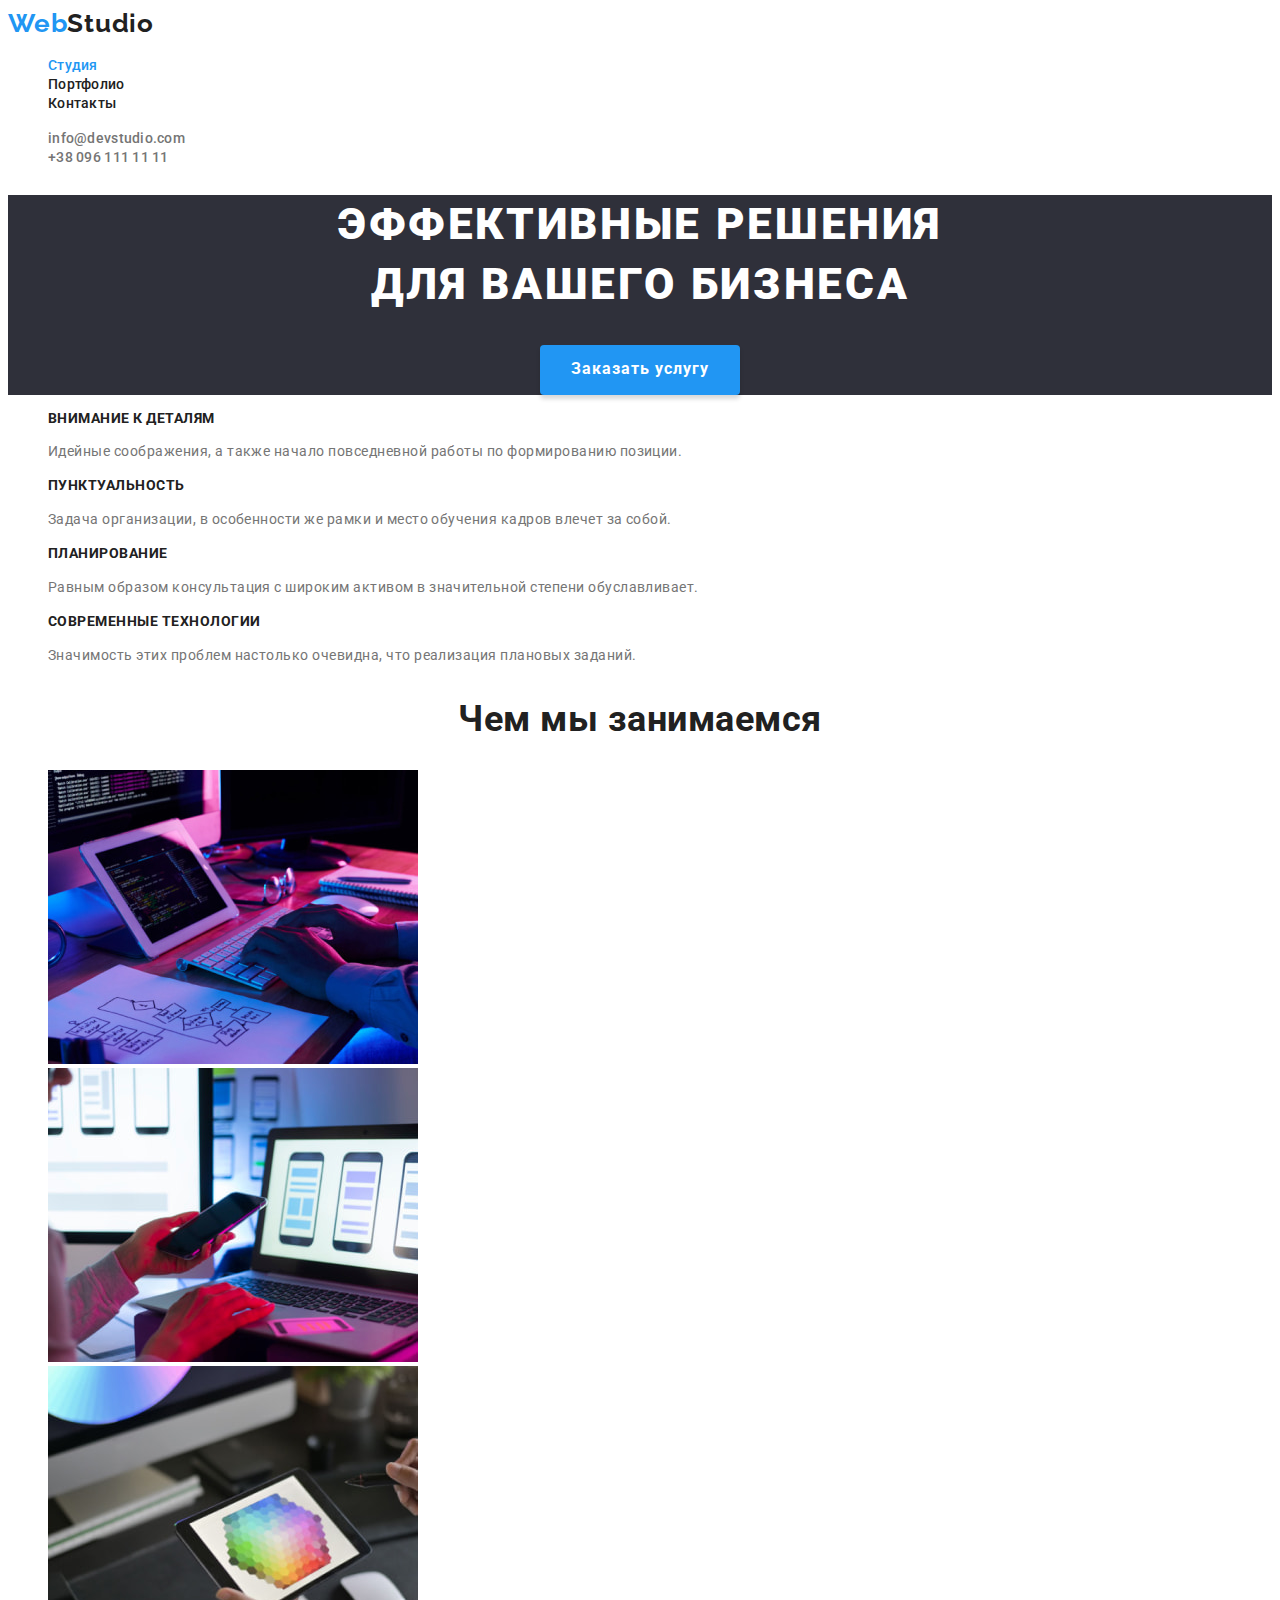
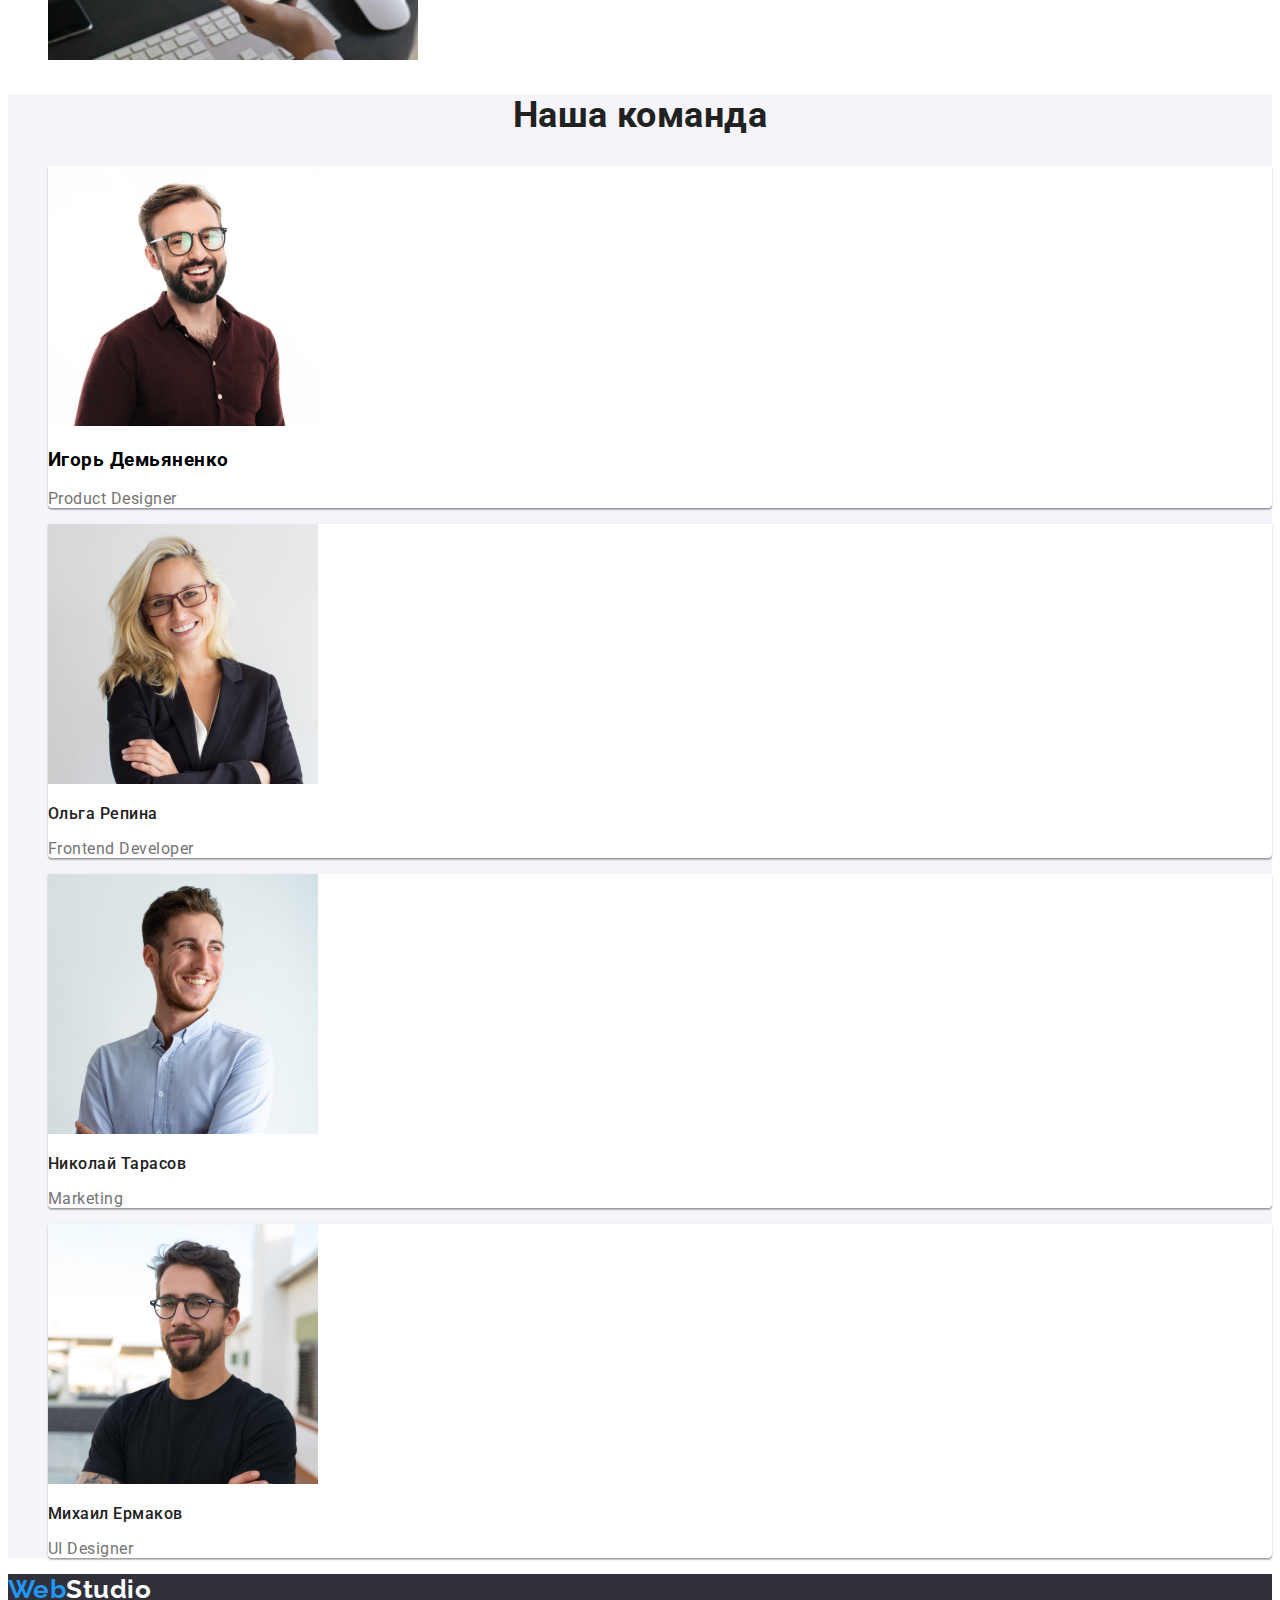
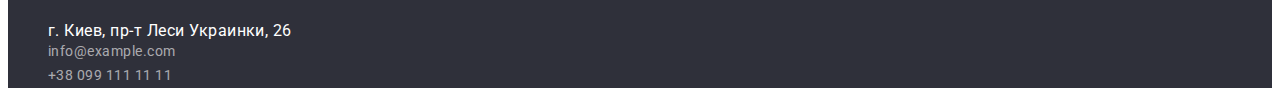
==== index.html @ 8ca89d37 "Create" ====
<!DOCTYPE html>
<html lang="ru">
  <head>
    <meta charset="UTF-8" />
    <meta http-equiv="X-UA-Compatible" content="IE=edge" />
    <meta name="viewport" content="width=device-width, initial-scale=1.0" />
    <title>Studio</title>
    <link rel="preconnect" href="https://fonts.googleapis.com" />
    <link rel="preconnect" href="https://fonts.gstatic.com" crossorigin />
    <link
      href="https://fonts.googleapis.com/css2?family=Raleway:wght@700&family=Roboto:wght@400;500;700;900&display=swap"
      rel="stylesheet"
    />
    <link rel="stylesheet" href="./css/style.css" />
  </head>
  <body>
    <header class="header">
      <nav class="site-nav-list">
        <a href="./" class="logo"><span>Web</span>Studio</a>
        <ul class="nav">
          <li class="item"><a href="./" class="nav-link current">Студия</a></li>
          <li class="item"><a href="./portfolio.html" class="nav-link">Портфолио</a></li>
          <li class="item"><a href="./" class="nav-link">Контакты</a></li>
        </ul>
      </nav>
      <ul class="auth-nav">
        <li class="item">
          <a href="mailto:info@devstudio.com" class="auth-nav-link">info@devstudio.com</a>
        </li>
        <li class="item">
          <a href="tel:+380961111111" class="auth-nav-link">+38 096 111 11 11</a>
        </li>
      </ul>
    </header>
    <main>
      <!-- Hero section -->
      <section class="hero">
        <h1 class="hero-tittle">
          Эффективные решения <br />
          для вашего бизнеса
        </h1>
        <button type="button" class="hero-btn">Заказать услугу</button>
      </section>

      <!-- Particular section -->
      <section class="section particular">
        <h2 class="section-tittle">Особенности</h2>
        <ul class="particular-list">
          <li class="item">
            <h3 class="particular-tittle">Внимание к деталям</h3>
            <p class="particular-text">
              Идейные соображения, а также начало повседневной работы по формированию позиции.
            </p>
          </li>
          <li class="item">
            <h3 class="particular-tittle">Пунктуальность</h3>
            <p class="particular-text">
              Задача организации, в особенности же рамки и место обучения кадров влечет за собой.
            </p>
          </li>
          <li class="item">
            <h3 class="particular-tittle">Планирование</h3>
            <p class="particular-text">
              Равным образом консультация с широким активом в значительной степени обуславливает.
            </p>
          </li>
          <li class="item">
            <h3 class="particular-tittle">Современные технологии</h3>
            <p class="particular-text">
              Значимость этих проблем настолько очевидна, что реализация плановых заданий.
            </p>
          </li>
        </ul>
      </section>

      <!-- Works-section -->
      <section class="section work">
        <h2 class="section-tittle">Чем мы занимаемся</h2>
        <ul class="works-list">
          <li class="item">
            <img
              src="./images/box1.jpg"
              alt="Планшет с набранным кодом"
              width="370"
              class="works-img"
            />
          </li>
          <li class="item">
            <img
              src="./images/box2.jpg"
              alt="Ноутбук с дизайном приложения"
              width="370"
              class="works-img"
            />
          </li>
          <li class="item">
            <img
              src="./images/box3.jpg"
              alt="Планшет с палитрой цветов"
              width="370"
              class="works-img"
            />
          </li>
        </ul>
      </section>

      <!-- Command section -->
      <section class="section command">
        <h2 class="section-tittle">Наша команда</h2>
        <ul class="command-list">
          <li class="item command-card">
            <img src="./images/team-card-1.jpg" alt="Портрет" width="270" class="command-jpg" />
            <h3 class="tittle">Игорь Демьяненко</h3>
            <p class="command-text">Product Designer</p>
          </li>

          <li class="item command-card">
            <img src="./images/team-card-2.jpg" alt="Портрет" width="270" class="command-jpg" />
            <h3 class="command-tittle">Ольга Репина</h3>
            <p class="command-text">Frontend Developer</p>
          </li>
          <li class="item command-card">
            <img src="./images/team-card-3.jpg" alt="Портрет" width="270" class="command-jpg" />
            <h3 class="command-tittle">Николай Тарасов</h3>
            <p class="command-text">Marketing</p>
          </li>
          <li class="item command-card">
            <img src="./images/team-card-4.jpg" alt="Портрет" width="270" class="command-jpg" />
            <h3 class="command-tittle">Михаил Ермаков</h3>
            <p class="command-text">UI Designer</p>
          </li>
        </ul>
      </section>
    </main>
    <footer class="footer">
      <a href="./" class="logo-footer"><span>Web</span>Studio</a>
      <address>
        <ul class="address-list">
          <li class="item">
            <a href="https://goo.gl/maps/uek1uiBaMwYKSRGh7" class="link address"
              >г. Киев, пр-т Леси Украинки, 26</a
            >
          </li>
          <li class="item">
            <a href="mailto:info@example.com" class="link mail">info@example.com</a>
          </li>
          <li class="item">
            <a href="tel:+380991111111" class="link tel">+38 099 111 11 11</a>
          </li>
        </ul>
      </address>
    </footer>
  </body>
</html>
---- css/style.css ----
/* Палитра цветов 
    основной цвет фона  #FFFFFF
    доп цвет фона #F5F4FA;

    основной цвет текста #212121
    доп цвет текста #757575
    белый текст #FFFFFF

    акцентный цвет #2196F3

    цвет футер #2F303A;
*/

/* Fonts
logo : Raleway Weight  700 
header: Roboto Weight 500
hero: Roboto Weight 900
hero-btn^ Roboto Weight 700
h2,  Roboto Weight 700
text Roboto Weight 400
h3 Roboto Weight 500
footer adress Roboto Weight 400
portfolio-btn Roboto Weight 500

*/

:root {
  --text-color: #212121;
  --text-color-add: #757575;
  --accent-color: #2196f3;
  --primary-white-color: #ffffff;
  --secondary-background-color: #f5f4fa;
  --background-color-add: #2f303a;
}

body {
  background-color: var(--primary-white-color);
  font-family: 'Roboto', sans-serif;
  letter-spacing: 0.03em;
}

/* Header */
.item {
  list-style: none;
}
.link {
  text-decoration: none;
  font-style: normal;
}

.logo {
  font-family: 'Raleway', sans-serif;
  letter-spacing: 0.03em;
  font-weight: 700;
  font-size: 26px;
  line-height: 1.19;
  text-decoration: none;
  color: var(--text-color);
}

.logo span {
  color: var(--accent-color);
}

.nav-link,
.auth-nav-link {
  font-weight: 500;
  font-size: 14px;
  line-height: 1.14;
  letter-spacing: 0.02em;
  text-decoration: none;
  color: var(--text-color);
}
.nav-link:hover,
.nav-link:focus {
  color: var(--accent-color);
}
.nav .nav-link.current {
  color: var(--accent-color);
}

.auth-nav-link {
  color: var(--text-color-add);
}

.auth-nav-link:hover,
.auth-nav-link:focus {
  color: var(--accent-color);
}
/* body */
/* Hero section */
.hero {
  background-color: var(--background-color-add);
 
}
.hero-tittle {
  font-weight: 900;
  font-size: 44px;
  line-height: 1.36;
  text-align: center;
  letter-spacing: 0.06em;
  text-transform: uppercase;
  color: var(--primary-white-color);
  text-align: center;  
}

.hero-btn {
  font-family: inherit;
  font-weight: 700;
  font-size: 16px;
  line-height: 1.88;
  display: flex;
  align-items: center;
  text-align: center;
  letter-spacing: 0.06em;
  display: block;
  color: var(--primary-white-color);
  background-color: var(--accent-color);
  border: none;
  text-align: center;
  height: 50px;
  width: 200px;
  border-radius: 4px;
  box-shadow: 0px 4px 4px rgba(0, 0, 0, 0.15);
  cursor: pointer;
  margin: 0 auto;
}

.hero-btn:hover,
.hero-btn:focus {
  background-color: #188ce8;
}
/* Particular section */
.section {
  background-color: var(--primary-white-color);
}

.section-tittle {
  font-weight: 700;
  font-size: 36px;
  line-height: 1.17;
  text-align: center;
  color: var(--text-color);
}
.particular>.section-tittle{
  display: none;
}

.particular-tittle {
  font-weight: 700;
  font-size: 14px;
  line-height: 1.14;
  text-transform: uppercase;
  color: var(--text-color);
}

.particular-text {
  font-size: 14px;
  line-height: 1.71;
  color: var(--text-color-add);
}

/* Works-section */

/* Command section */
.command {
  background-color: var(--secondary-background-color);
}

.command-card {
  display: block;
  background-color: var(--primary-white-color);
  border-radius: 0px 0px 4px 4px;
  box-shadow: 0px 1px 3px rgba(0, 0, 0, 0.12), 0px 1px 1px rgba(0, 0, 0, 0.14),
    0px 2px 1px rgba(0, 0, 0, 0.2);  
}

.command-tittle {
  font-weight: 500;
  font-size: 16px;
  line-height: 1.19;
  color: var(--text-color);
}
.command-text {
  font-size: 16px;
  line-height: 1.19;
  color: var(--text-color-add);
}

/* Footer */
.footer {
  background-color: var(--background-color-add);
}

.logo-footer {
  font-family: Raleway;
  font-weight: 700;
  font-size: 26px;
  line-height: 1.19;
  text-decoration: none;
  color: var(--primary-white-color);
}

.logo-footer span {
  color: var(--accent-color);
}

.footer .address {
  color: var(--primary-white-color);
}
.footer .mail,
.footer .tel {
  font-size: 14px;
  line-height: 1.71;
  color: rgba(255, 255, 255, 0.6);
}

/* Portfolio */
.portfolio-tittle {
  display: none;
}

/* Filtr */
.filtr-btn {
  font-family: Roboto;
  font-weight: 500;
  font-size: 16px;
  line-height: 1.62;
  text-align: center
    background-color: var(--secondary-background-color);
  border: none;
  border-radius: 4px;
  color: var(--text-color);
}

.filtr-btn:hover,
.filtr-btn:focus {
  background-color: var(--accent-color);
  color: var(--primary-white-color);
  box-shadow: 0px 3px 1px rgba(0, 0, 0, 0.1), 0px 1px 2px rgba(0, 0, 0, 0.08),
    0px 2px 2px rgba(0, 0, 0, 0.12);
  cursor: pointer;
}

/* Projects */
.projects-card {
  background-color: var(--primary-white-color);
   border: 1px solid #eeeeee;
}

.projects-tittle {
  font-weight: 700;
  font-size: 18px;
  line-height: 2;
  letter-spacing: 0.06em;
  color: var(--text-color);
}

.projects-text {
  font-size: 16px;
  line-height: 1.88;
  color: var(--text-color-add);
}
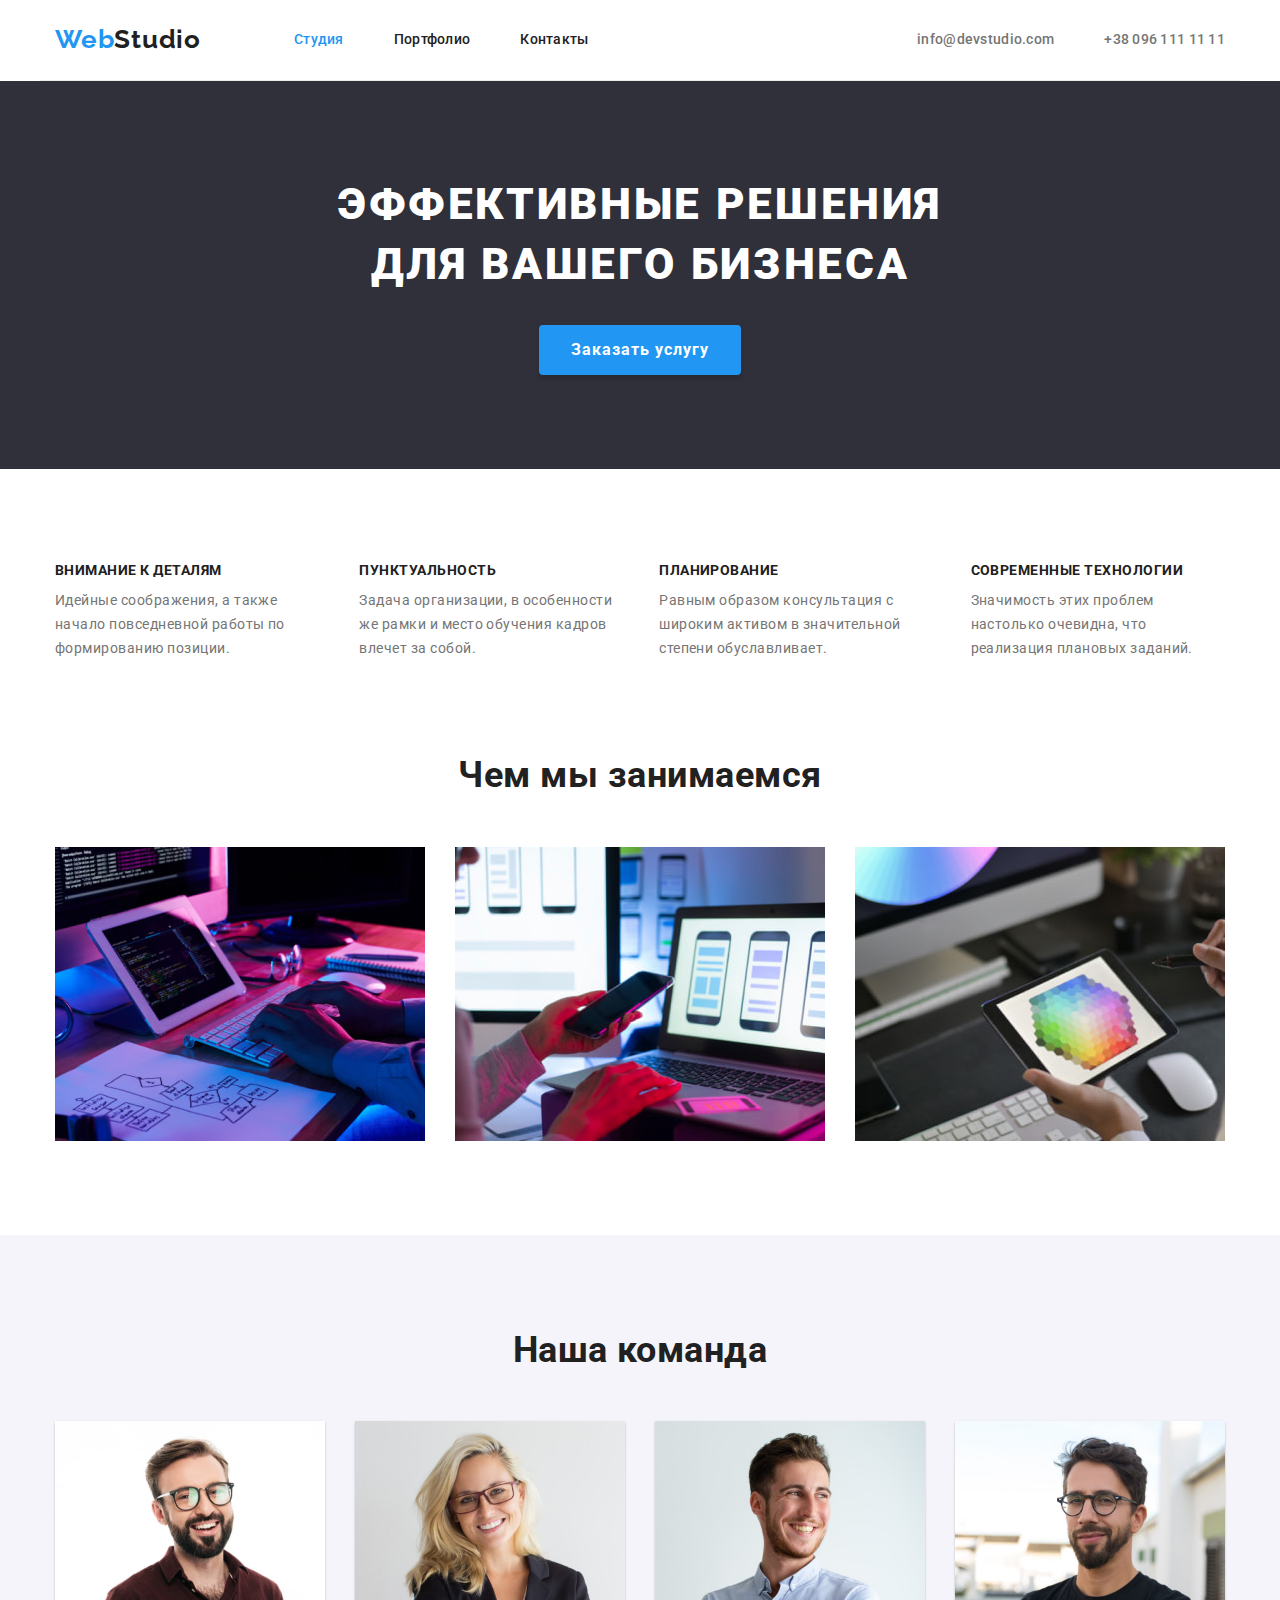
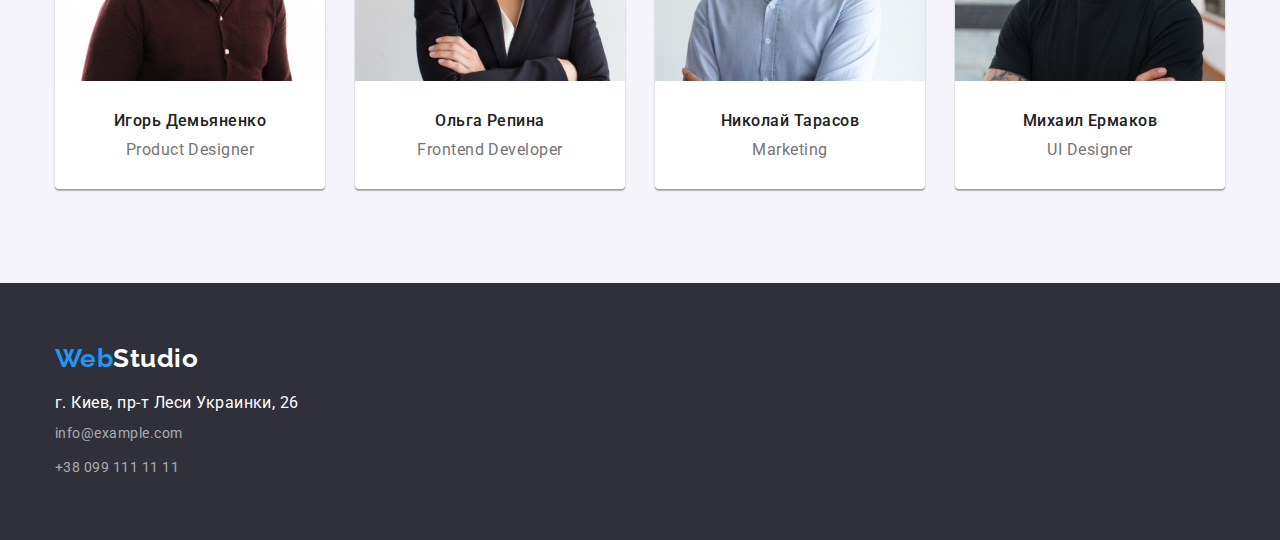
==== commit 05b59ab4: "Flex" ====
--- a/index.html
+++ b/index.html
@@ -11,144 +11,160 @@
       href="https://fonts.googleapis.com/css2?family=Raleway:wght@700&family=Roboto:wght@400;500;700;900&display=swap"
       rel="stylesheet"
     />
+    <link
+      rel="stylesheet"
+      href="https://cdnjs.cloudflare.com/ajax/libs/modern-normalize/1.1.0/modern-normalize.min.css"
+    />
     <link rel="stylesheet" href="./css/style.css" />
   </head>
   <body>
     <header class="header">
-      <nav class="site-nav-list">
-        <a href="./" class="logo"><span>Web</span>Studio</a>
-        <ul class="nav">
-          <li class="item"><a href="./" class="nav-link current">Студия</a></li>
-          <li class="item"><a href="./portfolio.html" class="nav-link">Портфолио</a></li>
-          <li class="item"><a href="./" class="nav-link">Контакты</a></li>
+      <div class="container container-header">
+        <nav class="site-nav-list">
+          <a href="./" class="logo"><span>Web</span>Studio</a>
+          <ul class="nav">
+            <li class="item nav-item"><a href="./" class="nav-link current">Студия</a></li>
+            <li class="item nav-item"><a href="./portfolio.html" class="nav-link">Портфолио</a></li>
+            <li class="item nav-item"><a href="./" class="nav-link">Контакты</a></li>
+          </ul>
+        </nav>
+        <ul class="auth-nav">
+          <li class="item auth-nav-item">
+            <a href="mailto:info@devstudio.com" class="auth-nav-link">info@devstudio.com</a>
+          </li>
+          <li class="item auth-nav-item">
+            <a href="tel:+380961111111" class="auth-nav-link">+38 096 111 11 11</a>
+          </li>
         </ul>
-      </nav>
-      <ul class="auth-nav">
-        <li class="item">
-          <a href="mailto:info@devstudio.com" class="auth-nav-link">info@devstudio.com</a>
-        </li>
-        <li class="item">
-          <a href="tel:+380961111111" class="auth-nav-link">+38 096 111 11 11</a>
-        </li>
-      </ul>
+      </div>
     </header>
     <main>
       <!-- Hero section -->
       <section class="hero">
-        <h1 class="hero-tittle">
-          Эффективные решения <br />
-          для вашего бизнеса
-        </h1>
-        <button type="button" class="hero-btn">Заказать услугу</button>
+        <div class="container">
+          <h1 class="hero-tittle">
+            Эффективные решения <br />
+            для вашего бизнеса
+          </h1>
+          <button type="button" class="hero-btn">Заказать услугу</button>
+        </div>
       </section>
 
       <!-- Particular section -->
       <section class="section particular">
-        <h2 class="section-tittle">Особенности</h2>
-        <ul class="particular-list">
-          <li class="item">
-            <h3 class="particular-tittle">Внимание к деталям</h3>
-            <p class="particular-text">
-              Идейные соображения, а также начало повседневной работы по формированию позиции.
-            </p>
-          </li>
-          <li class="item">
-            <h3 class="particular-tittle">Пунктуальность</h3>
-            <p class="particular-text">
-              Задача организации, в особенности же рамки и место обучения кадров влечет за собой.
-            </p>
-          </li>
-          <li class="item">
-            <h3 class="particular-tittle">Планирование</h3>
-            <p class="particular-text">
-              Равным образом консультация с широким активом в значительной степени обуславливает.
-            </p>
-          </li>
-          <li class="item">
-            <h3 class="particular-tittle">Современные технологии</h3>
-            <p class="particular-text">
-              Значимость этих проблем настолько очевидна, что реализация плановых заданий.
-            </p>
-          </li>
-        </ul>
+        <div class="container particular-container">
+          <h2 class="section-tittle" hidden>Особенности</h2>
+          <ul class="particular-list">
+            <li class="item particular-item">
+              <h3 class="particular-tittle">Внимание к деталям</h3>
+              <p class="particular-text">
+                Идейные соображения, а также начало повседневной работы по формированию позиции.
+              </p>
+            </li>
+            <li class="item particular-item">
+              <h3 class="particular-tittle">Пунктуальность</h3>
+              <p class="particular-text">
+                Задача организации, в особенности же рамки и место обучения кадров влечет за собой.
+              </p>
+            </li>
+            <li class="item particular-item">
+              <h3 class="particular-tittle">Планирование</h3>
+              <p class="particular-text">
+                Равным образом консультация с широким активом в значительной степени обуславливает.
+              </p>
+            </li>
+            <li class="item particular-item">
+              <h3 class="particular-tittle">Современные технологии</h3>
+              <p class="particular-text">
+                Значимость этих проблем настолько очевидна, что реализация плановых заданий.
+              </p>
+            </li>
+          </ul>
+        </div>
       </section>
 
       <!-- Works-section -->
       <section class="section work">
-        <h2 class="section-tittle">Чем мы занимаемся</h2>
-        <ul class="works-list">
-          <li class="item">
-            <img
-              src="./images/box1.jpg"
-              alt="Планшет с набранным кодом"
-              width="370"
-              class="works-img"
-            />
-          </li>
-          <li class="item">
-            <img
-              src="./images/box2.jpg"
-              alt="Ноутбук с дизайном приложения"
-              width="370"
-              class="works-img"
-            />
-          </li>
-          <li class="item">
-            <img
-              src="./images/box3.jpg"
-              alt="Планшет с палитрой цветов"
-              width="370"
-              class="works-img"
-            />
-          </li>
-        </ul>
+        <div class="container work-container">
+          <h2 class="section-tittle">Чем мы занимаемся</h2>
+          <ul class="works-list">
+            <li class="item work-item">
+              <img
+                src="./images/box1.jpg"
+                alt="Планшет с набранным кодом"
+                width="370"
+                class="works-img"
+              />
+            </li>
+            <li class="item work-item">
+              <img
+                src="./images/box2.jpg"
+                alt="Ноутбук с дизайном приложения"
+                width="370"
+                class="works-img"
+              />
+            </li>
+            <li class="item work-item">
+              <img
+                src="./images/box3.jpg"
+                alt="Планшет с палитрой цветов"
+                width="370"
+                class="works-img"
+              />
+            </li>
+          </ul>
+        </div>
       </section>
 
       <!-- Command section -->
       <section class="section command">
-        <h2 class="section-tittle">Наша команда</h2>
-        <ul class="command-list">
-          <li class="item command-card">
-            <img src="./images/team-card-1.jpg" alt="Портрет" width="270" class="command-jpg" />
-            <h3 class="tittle">Игорь Демьяненко</h3>
-            <p class="command-text">Product Designer</p>
-          </li>
+        <div class="container container-section">
+          <h2 class="section-tittle">Наша команда</h2>
+          <ul class="command-list">
+            <li class="item command-card">
+              <img src="./images/team-card-1.jpg" alt="Портрет" width="270" class="command-jpg" />
+              <h3 class="command-tittle">Игорь Демьяненко</h3>
+              <p class="command-text">Product Designer</p>
+            </li>
 
-          <li class="item command-card">
-            <img src="./images/team-card-2.jpg" alt="Портрет" width="270" class="command-jpg" />
-            <h3 class="command-tittle">Ольга Репина</h3>
-            <p class="command-text">Frontend Developer</p>
-          </li>
-          <li class="item command-card">
-            <img src="./images/team-card-3.jpg" alt="Портрет" width="270" class="command-jpg" />
-            <h3 class="command-tittle">Николай Тарасов</h3>
-            <p class="command-text">Marketing</p>
-          </li>
-          <li class="item command-card">
-            <img src="./images/team-card-4.jpg" alt="Портрет" width="270" class="command-jpg" />
-            <h3 class="command-tittle">Михаил Ермаков</h3>
-            <p class="command-text">UI Designer</p>
-          </li>
-        </ul>
+            <li class="item command-card">
+              <img src="./images/team-card-2.jpg" alt="Портрет" width="270" class="command-jpg" />
+              <h3 class="command-tittle">Ольга Репина</h3>
+              <p class="command-text">Frontend Developer</p>
+            </li>
+            <li class="item command-card">
+              <img src="./images/team-card-3.jpg" alt="Портрет" width="270" class="command-jpg" />
+              <h3 class="command-tittle">Николай Тарасов</h3>
+              <p class="command-text">Marketing</p>
+            </li>
+            <li class="item command-card">
+              <img src="./images/team-card-4.jpg" alt="Портрет" width="270" class="command-jpg" />
+              <h3 class="command-tittle">Михаил Ермаков</h3>
+              <p class="command-text">UI Designer</p>
+            </li>
+          </ul>
+        </div>
       </section>
     </main>
     <footer class="footer">
-      <a href="./" class="logo-footer"><span>Web</span>Studio</a>
-      <address>
-        <ul class="address-list">
-          <li class="item">
-            <a href="https://goo.gl/maps/uek1uiBaMwYKSRGh7" class="link address"
-              >г. Киев, пр-т Леси Украинки, 26</a
-            >
-          </li>
-          <li class="item">
-            <a href="mailto:info@example.com" class="link mail">info@example.com</a>
-          </li>
-          <li class="item">
-            <a href="tel:+380991111111" class="link tel">+38 099 111 11 11</a>
-          </li>
-        </ul>
-      </address>
+      <div class="container container-footer">
+        <a href="./" class="logo-footer"><span>Web</span>Studio</a>
+        <address>
+          <ul class="address-list">
+            <li class="item">
+              <a href="https://goo.gl/maps/uek1uiBaMwYKSRGh7" class="link address"
+                >г. Киев, пр-т Леси Украинки, 26</a
+              >
+            </li>
+            <li class="item">
+              <a href="mailto:info@example.com" class="link mail">info@example.com</a>
+            </li>
+            <li class="item">
+              <a href="tel:+380991111111" class="link tel">+38 099 111 11 11</a>
+            </li>
+          </ul>
+        </address>
+      </div>
     </footer>
   </body>
 </html>
--- a/css/style.css
+++ b/css/style.css
@@ -31,6 +31,7 @@
   --primary-white-color: #ffffff;
   --secondary-background-color: #f5f4fa;
   --background-color-add: #2f303a;
+  --project-card-gap: 30px;
 }
 
 body {
@@ -39,15 +40,55 @@
   letter-spacing: 0.03em;
 }
 
-/* Header */
 .item {
   list-style: none;
+  padding: 0;
+  margin: 0;
 }
 .link {
   text-decoration: none;
   font-style: normal;
 }
 
+h1,
+h2,
+h3,
+h4,
+h5,
+h6,
+p,
+ul {
+  margin-top: 0;
+  margin-bottom: 0;
+  padding-left: 0;
+  padding-right: 0;
+}
+
+img {
+  display: block;
+  width: 100%;
+}
+
+.container {
+  width: 1200px;
+  padding-left: 15px;
+  padding-right: 15px;
+  margin-left: auto;
+  margin-right: auto;
+  padding-top: 94px;
+  padding-bottom: 94px;
+}
+
+.container-header {
+  padding-top: 24px;
+  padding-bottom: 25px;
+  border-bottom: 1px solid #ececec;
+  display: flex;
+  align-items: center;
+}
+
+/* Header */
+
 .logo {
   font-family: 'Raleway', sans-serif;
   letter-spacing: 0.03em;
@@ -56,10 +97,22 @@
   line-height: 1.19;
   text-decoration: none;
   color: var(--text-color);
+  margin-right: 93px;
 }
 
 .logo span {
   color: var(--accent-color);
+}
+.site-nav-list {
+  display: flex;
+  align-items: center;
+}
+.nav {
+  display: flex;
+}
+
+.nav-item:not(:last-child) {
+  margin-right: 50px;
 }
 
 .nav-link,
@@ -78,6 +131,14 @@
 .nav .nav-link.current {
   color: var(--accent-color);
 }
+.auth-nav {
+  display: flex;
+  margin-left: auto;
+}
+
+.auth-nav-item:not(:first-child) {
+  margin-left: 50px;
+}
 
 .auth-nav-link {
   color: var(--text-color-add);
@@ -91,17 +152,16 @@
 /* Hero section */
 .hero {
   background-color: var(--background-color-add);
- 
+  text-align: center;
 }
 .hero-tittle {
+  margin-bottom: 30px;
   font-weight: 900;
   font-size: 44px;
   line-height: 1.36;
-  text-align: center;
   letter-spacing: 0.06em;
   text-transform: uppercase;
   color: var(--primary-white-color);
-  text-align: center;  
 }
 
 .hero-btn {
@@ -109,21 +169,16 @@
   font-weight: 700;
   font-size: 16px;
   line-height: 1.88;
-  display: flex;
-  align-items: center;
-  text-align: center;
   letter-spacing: 0.06em;
-  display: block;
+  display: inline-block;
   color: var(--primary-white-color);
   background-color: var(--accent-color);
   border: none;
-  text-align: center;
-  height: 50px;
-  width: 200px;
+  min-width: 200px;
   border-radius: 4px;
   box-shadow: 0px 4px 4px rgba(0, 0, 0, 0.15);
   cursor: pointer;
-  margin: 0 auto;
+  padding: 10px 32px;
 }
 
 .hero-btn:hover,
@@ -131,8 +186,21 @@
   background-color: #188ce8;
 }
 /* Particular section */
+.particular-container {
+  padding-bottom: 0px;
+}
 .section {
   background-color: var(--primary-white-color);
+}
+.particular-list {
+  display: flex;
+}
+.particular-item {
+  margin-right: 30px;
+}
+
+.particular-item:last-child {
+  margin-right: 0;
 }
 
 .section-tittle {
@@ -141,9 +209,7 @@
   line-height: 1.17;
   text-align: center;
   color: var(--text-color);
-}
-.particular>.section-tittle{
-  display: none;
+  margin-bottom: 50px;
 }
 
 .particular-tittle {
@@ -152,6 +218,7 @@
   line-height: 1.14;
   text-transform: uppercase;
   color: var(--text-color);
+  margin-bottom: 10px;
 }
 
 .particular-text {
@@ -161,18 +228,40 @@
 }
 
 /* Works-section */
+.works-list {
+  display: flex;
+  justify-content: center;
+}
+
+.work-item:not(:last-child) {
+  margin-right: 30px;
+}
 
 /* Command section */
 .command {
   background-color: var(--secondary-background-color);
 }
 
+.command-list {
+  display: flex;
+}
+
 .command-card {
-  display: block;
+  min-width: 270px;
+  padding-bottom: 30px;
   background-color: var(--primary-white-color);
   border-radius: 0px 0px 4px 4px;
   box-shadow: 0px 1px 3px rgba(0, 0, 0, 0.12), 0px 1px 1px rgba(0, 0, 0, 0.14),
-    0px 2px 1px rgba(0, 0, 0, 0.2);  
+    0px 2px 1px rgba(0, 0, 0, 0.2);
+  text-align: center;
+  margin-right: 30px;
+}
+
+.command-card:last-child {
+  margin-right: 0;
+}
+.command-jpg {
+  margin-bottom: 30px;
 }
 
 .command-tittle {
@@ -180,6 +269,7 @@
   font-size: 16px;
   line-height: 1.19;
   color: var(--text-color);
+  margin-bottom: 10px;
 }
 .command-text {
   font-size: 16px;
@@ -188,11 +278,18 @@
 }
 
 /* Footer */
+.container-footer {
+  padding-top: 60px;
+  padding-bottom: 60px;
+}
+
 .footer {
   background-color: var(--background-color-add);
 }
 
 .logo-footer {
+  display: inline-block;
+  margin-bottom: 20px;
   font-family: Raleway;
   font-weight: 700;
   font-size: 26px;
@@ -207,6 +304,8 @@
 
 .footer .address {
   color: var(--primary-white-color);
+  display: inline-block;
+  margin-bottom: 10px;
 }
 .footer .mail,
 .footer .tel {
@@ -214,23 +313,38 @@
   line-height: 1.71;
   color: rgba(255, 255, 255, 0.6);
 }
+.footer .mail {
+  display: inline-block;
+  margin-bottom: 10px;
+}
 
 /* Portfolio */
-.portfolio-tittle {
-  display: none;
-}
 
 /* Filtr */
+.filtr {
+  display: flex;
+  justify-content: center;
+  margin-bottom: 50px;
+}
+.filtr-item {
+  margin-right: 8px;
+}
+
+.filtr-item:last-child {
+  margin-right: 0;
+}
+
 .filtr-btn {
   font-family: Roboto;
   font-weight: 500;
   font-size: 16px;
   line-height: 1.62;
-  text-align: center
-    background-color: var(--secondary-background-color);
+  text-align: center;
+  background-color: var(--secondary-background-color);
   border: none;
   border-radius: 4px;
   color: var(--text-color);
+  padding: 6px 22px;
 }
 
 .filtr-btn:hover,
@@ -243,9 +357,23 @@
 }
 
 /* Projects */
+.projects {
+  display: flex;
+  flex-wrap: wrap;
+  margin-top: calc(-1 * var(--project-card-gap));
+  margin-left: calc(-1 * var(--project-card-gap));
+}
 .projects-card {
   background-color: var(--primary-white-color);
-   border: 1px solid #eeeeee;
+  margin-left: var(--project-card-gap);
+  margin-top: var(--project-card-gap);
+  flex-basis: calc(100% / 3 - var(--project-card-gap));
+}
+
+.card-tittle {
+  padding: 20px 24px;
+  border: 1px solid #eeeeee;
+  border-top: none;
 }
 
 .projects-tittle {
@@ -254,6 +382,7 @@
   line-height: 2;
   letter-spacing: 0.06em;
   color: var(--text-color);
+  margin-bottom: 4px;
 }
 
 .projects-text {
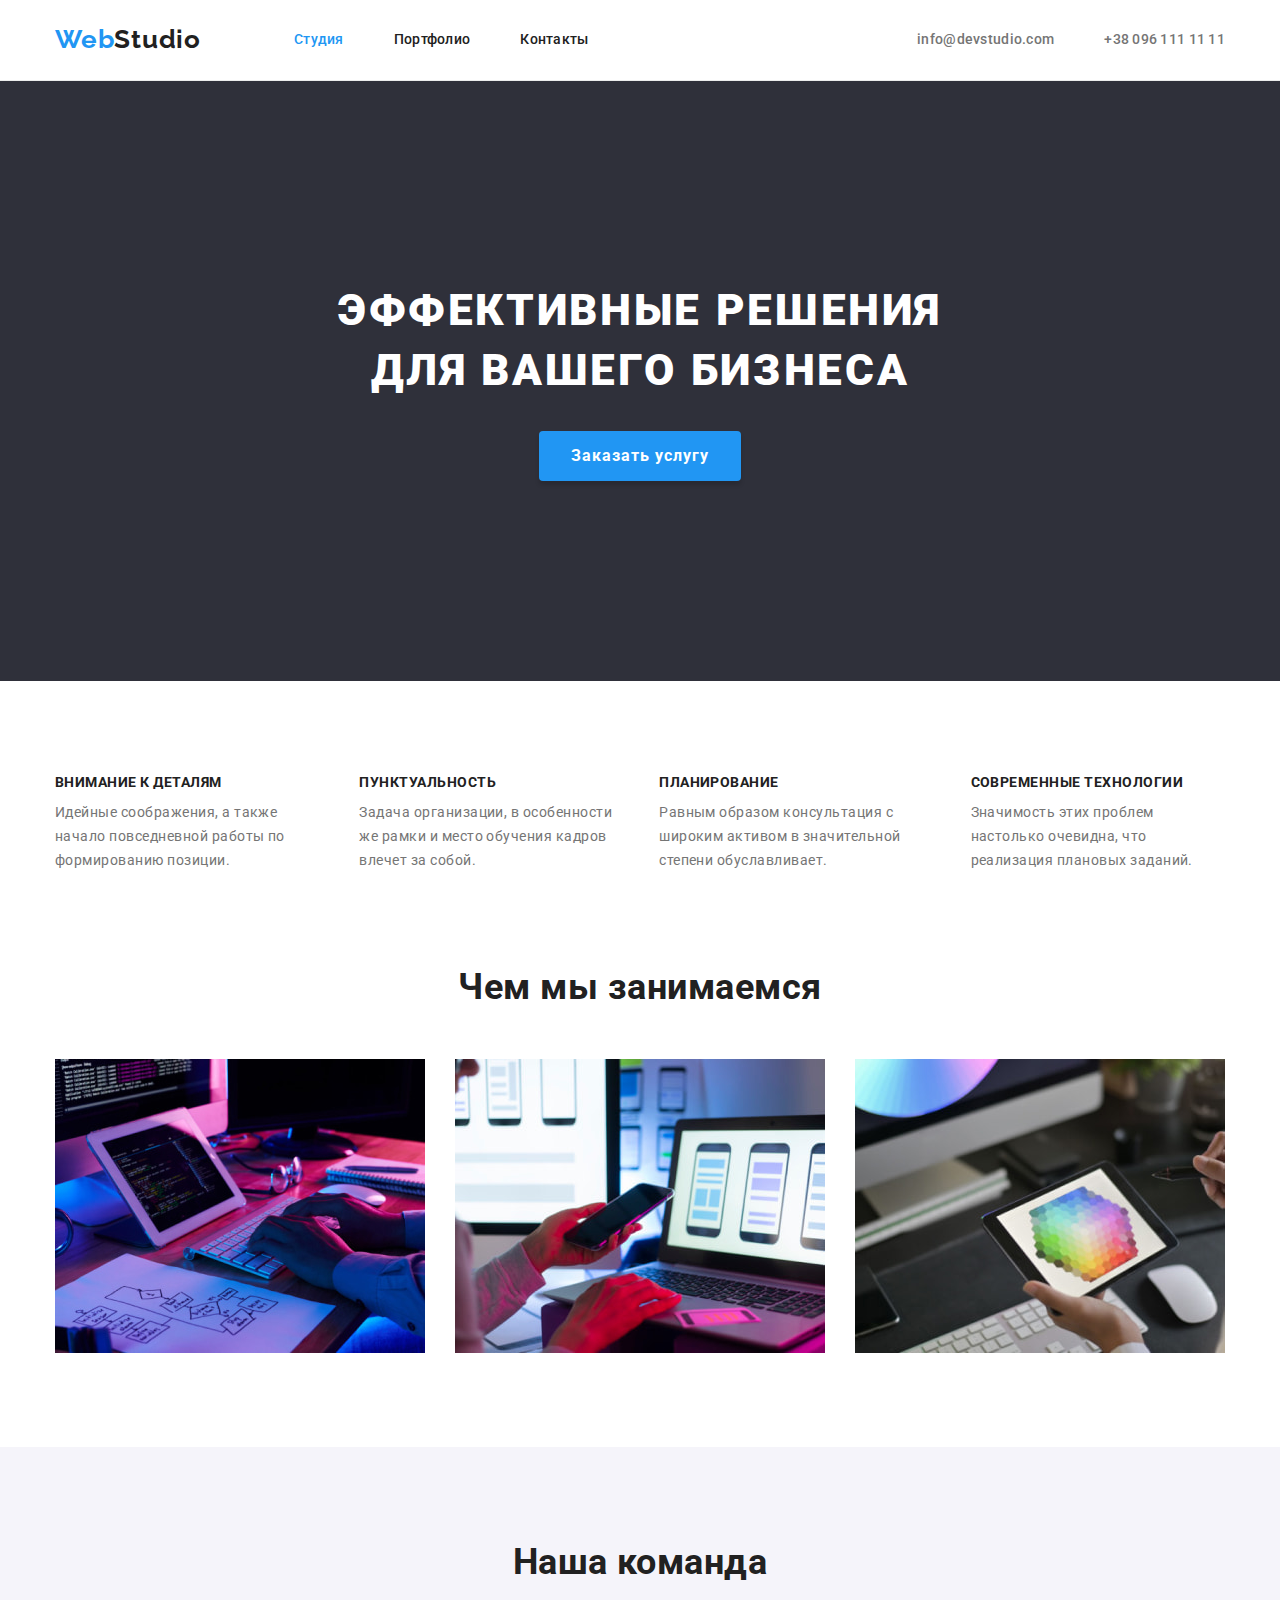
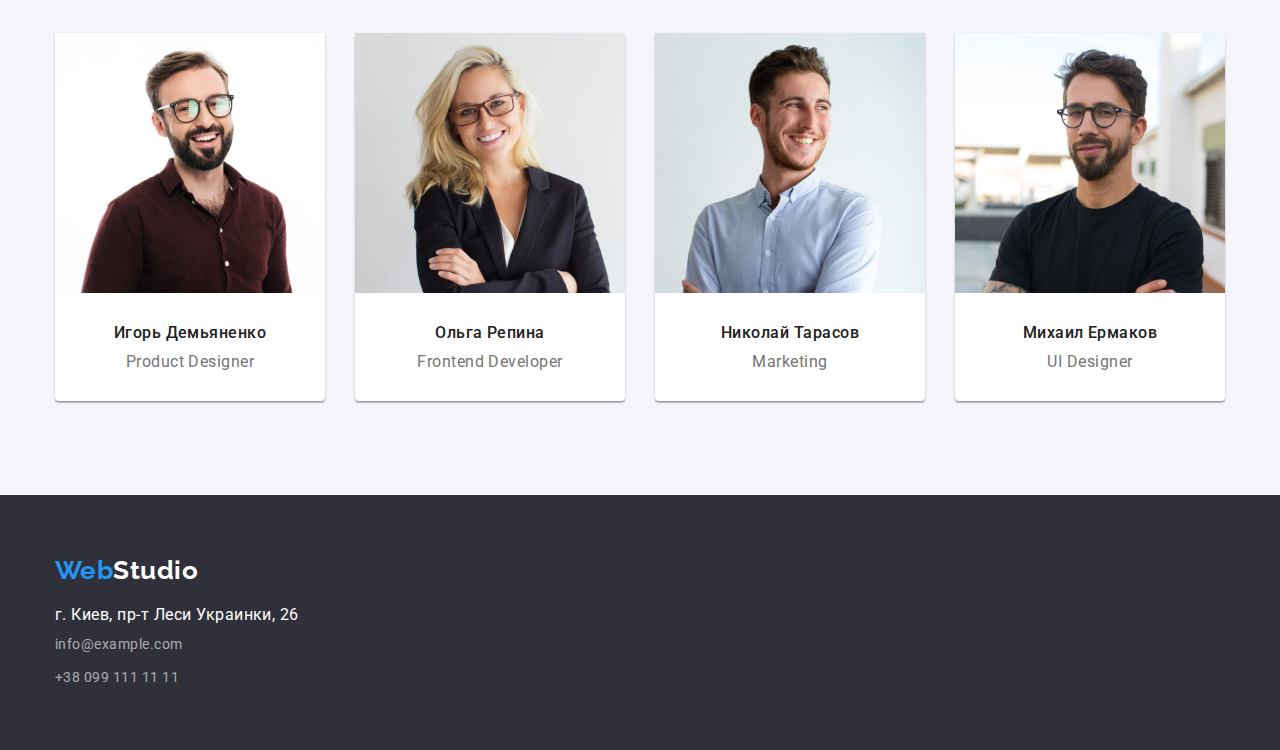
==== commit a0c2b291: "Исправлены ошибки" ====
--- a/index.html
+++ b/index.html
@@ -53,7 +53,7 @@
       <!-- Particular section -->
       <section class="section particular">
         <div class="container particular-container">
-          <h2 class="section-tittle" hidden>Особенности</h2>
+          <h2 class="section-tittle visually-hidden">Особенности</h2>
           <ul class="particular-list">
             <li class="item particular-item">
               <h3 class="particular-tittle">Внимание к деталям</h3>
@@ -118,48 +118,56 @@
 
       <!-- Command section -->
       <section class="section command">
-        <div class="container container-section">
+        <div class="container">
           <h2 class="section-tittle">Наша команда</h2>
           <ul class="command-list">
             <li class="item command-card">
               <img src="./images/team-card-1.jpg" alt="Портрет" width="270" class="command-jpg" />
-              <h3 class="command-tittle">Игорь Демьяненко</h3>
-              <p class="command-text">Product Designer</p>
+              <div class="command-card-tittle">
+                <h3 class="command-tittle">Игорь Демьяненко</h3>
+                <p class="command-text">Product Designer</p>
+              </div>
             </li>
 
             <li class="item command-card">
               <img src="./images/team-card-2.jpg" alt="Портрет" width="270" class="command-jpg" />
-              <h3 class="command-tittle">Ольга Репина</h3>
-              <p class="command-text">Frontend Developer</p>
+              <div class="command-card-tittle">
+                <h3 class="command-tittle">Ольга Репина</h3>
+                <p class="command-text">Frontend Developer</p>
+              </div>
             </li>
             <li class="item command-card">
               <img src="./images/team-card-3.jpg" alt="Портрет" width="270" class="command-jpg" />
-              <h3 class="command-tittle">Николай Тарасов</h3>
-              <p class="command-text">Marketing</p>
+              <div class="command-card-tittle">
+                <h3 class="command-tittle">Николай Тарасов</h3>
+                <p class="command-text">Marketing</p>
+              </div>
             </li>
             <li class="item command-card">
               <img src="./images/team-card-4.jpg" alt="Портрет" width="270" class="command-jpg" />
-              <h3 class="command-tittle">Михаил Ермаков</h3>
-              <p class="command-text">UI Designer</p>
+              <div class="command-card-tittle">
+                <h3 class="command-tittle">Михаил Ермаков</h3>
+                <p class="command-text">UI Designer</p>
+              </div>
             </li>
           </ul>
         </div>
       </section>
     </main>
     <footer class="footer">
-      <div class="container container-footer">
+      <div class="container">
         <a href="./" class="logo-footer"><span>Web</span>Studio</a>
         <address>
           <ul class="address-list">
-            <li class="item">
+            <li class="item adress-list-item">
               <a href="https://goo.gl/maps/uek1uiBaMwYKSRGh7" class="link address"
                 >г. Киев, пр-т Леси Украинки, 26</a
               >
             </li>
-            <li class="item">
+            <li class="item adress-list-item">
               <a href="mailto:info@example.com" class="link mail">info@example.com</a>
             </li>
-            <li class="item">
+            <li class="item adress-list-item">
               <a href="tel:+380991111111" class="link tel">+38 099 111 11 11</a>
             </li>
           </ul>
--- a/css/style.css
+++ b/css/style.css
@@ -66,7 +66,8 @@
 
 img {
   display: block;
-  width: 100%;
+  max-width: 100%;
+  height: auto;
 }
 
 .container {
@@ -75,19 +76,27 @@
   padding-right: 15px;
   margin-left: auto;
   margin-right: auto;
-  padding-top: 94px;
-  padding-bottom: 94px;
-}
-
-.container-header {
+}
+
+.visually-hidden {
+  position: absolute;
+  clip: rect(0 0 0 0);
+  width: 1px;
+  height: 1px;
+  margin: -1px;
+}
+
+/* Header */
+
+.header {
+  border-bottom: 1px solid #ececec;
   padding-top: 24px;
   padding-bottom: 25px;
-  border-bottom: 1px solid #ececec;
+}
+.container-header {
   display: flex;
   align-items: center;
 }
-
-/* Header */
 
 .logo {
   font-family: 'Raleway', sans-serif;
@@ -153,6 +162,8 @@
 .hero {
   background-color: var(--background-color-add);
   text-align: center;
+  padding-top: 200px;
+  padding-bottom: 200px;
 }
 .hero-tittle {
   margin-bottom: 30px;
@@ -186,11 +197,13 @@
   background-color: #188ce8;
 }
 /* Particular section */
-.particular-container {
-  padding-bottom: 0px;
-}
 .section {
-  background-color: var(--primary-white-color);
+  padding-top: 94px;
+  padding-bottom: 94px;
+}
+
+.particular {
+  padding-bottom: 0;
 }
 .particular-list {
   display: flex;
@@ -247,8 +260,6 @@
 }
 
 .command-card {
-  min-width: 270px;
-  padding-bottom: 30px;
   background-color: var(--primary-white-color);
   border-radius: 0px 0px 4px 4px;
   box-shadow: 0px 1px 3px rgba(0, 0, 0, 0.12), 0px 1px 1px rgba(0, 0, 0, 0.14),
@@ -260,8 +271,9 @@
 .command-card:last-child {
   margin-right: 0;
 }
-.command-jpg {
-  margin-bottom: 30px;
+
+.command-card-tittle {
+  margin: 30px 0;
 }
 
 .command-tittle {
@@ -278,13 +290,11 @@
 }
 
 /* Footer */
-.container-footer {
+
+.footer {
+  background-color: var(--background-color-add);
   padding-top: 60px;
   padding-bottom: 60px;
-}
-
-.footer {
-  background-color: var(--background-color-add);
 }
 
 .logo-footer {
@@ -302,21 +312,19 @@
   color: var(--accent-color);
 }
 
+.adress-list-item:not(:last-child) {
+  margin-bottom: 9px;
+}
 .footer .address {
   color: var(--primary-white-color);
-  display: inline-block;
-  margin-bottom: 10px;
-}
+}
+
 .footer .mail,
 .footer .tel {
   font-size: 14px;
   line-height: 1.71;
   color: rgba(255, 255, 255, 0.6);
 }
-.footer .mail {
-  display: inline-block;
-  margin-bottom: 10px;
-}
 
 /* Portfolio */
 
@@ -367,7 +375,6 @@
   background-color: var(--primary-white-color);
   margin-left: var(--project-card-gap);
   margin-top: var(--project-card-gap);
-  flex-basis: calc(100% / 3 - var(--project-card-gap));
 }
 
 .card-tittle {
